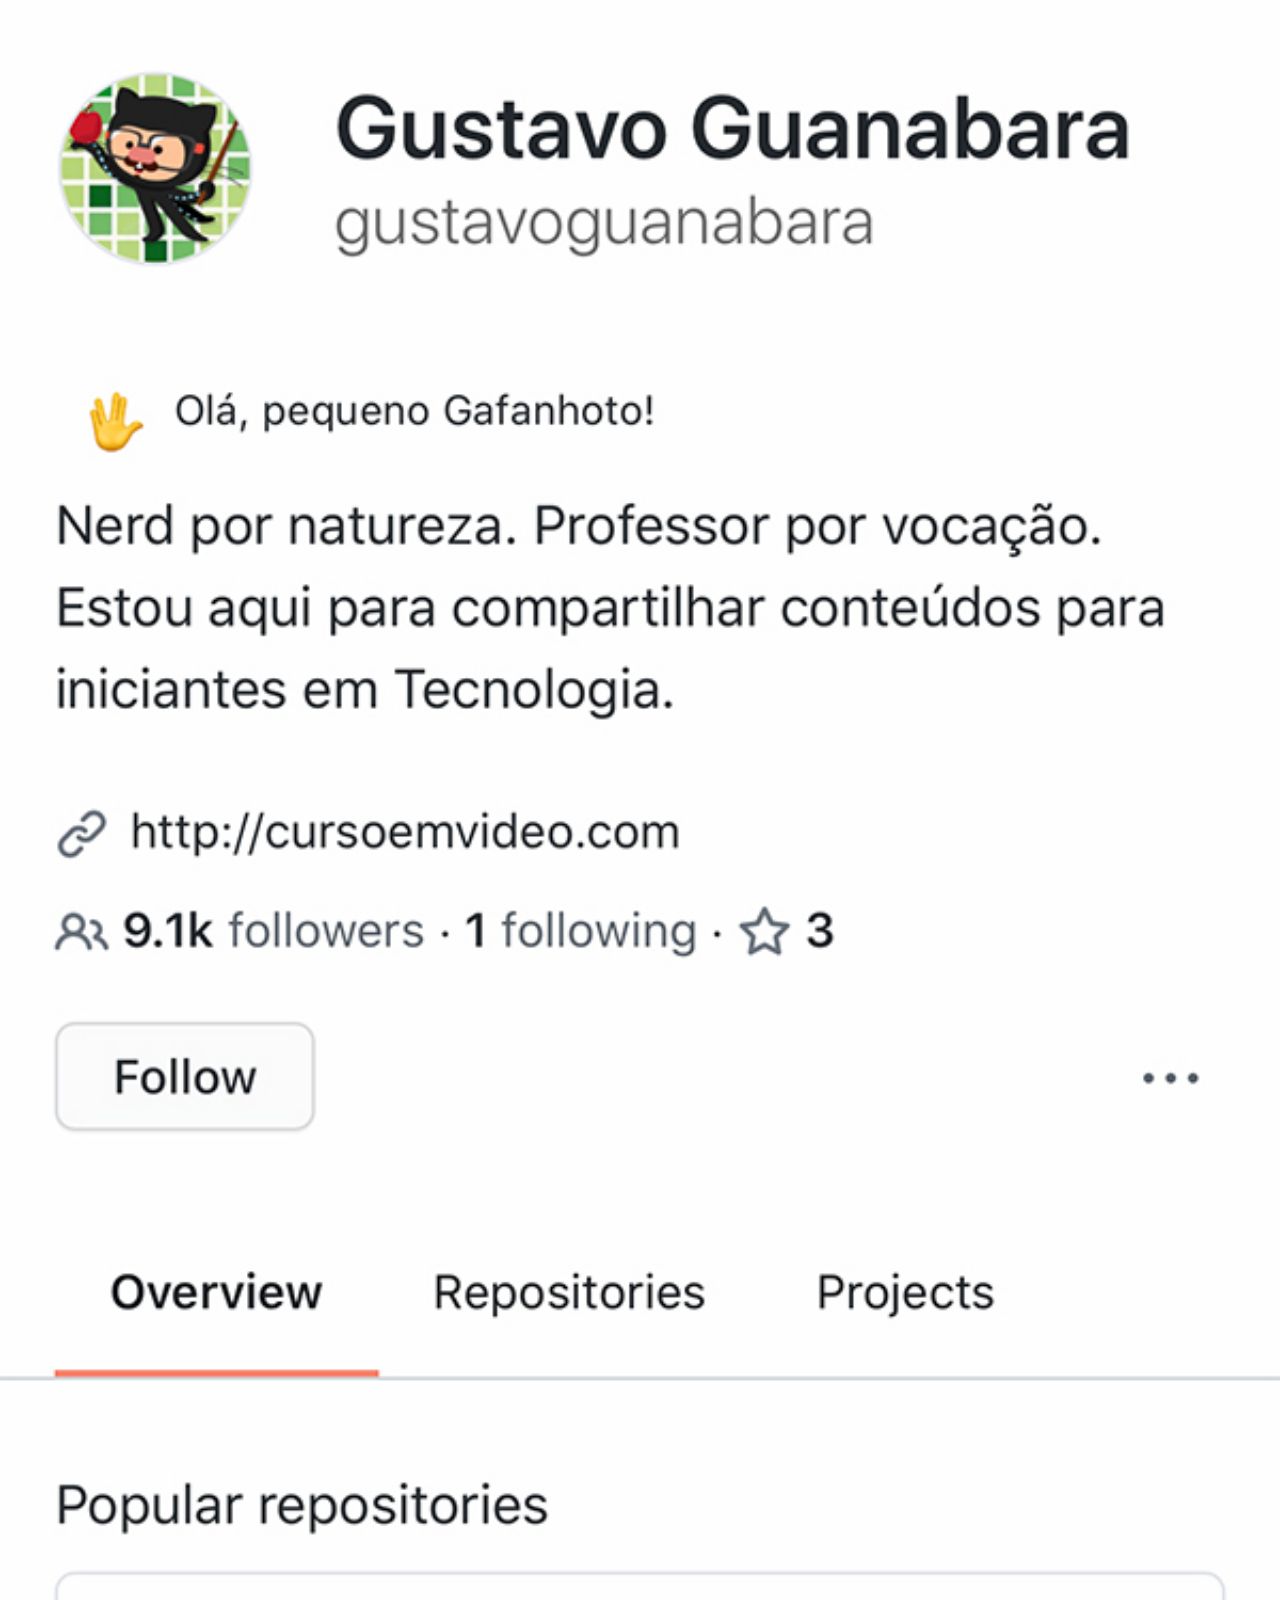
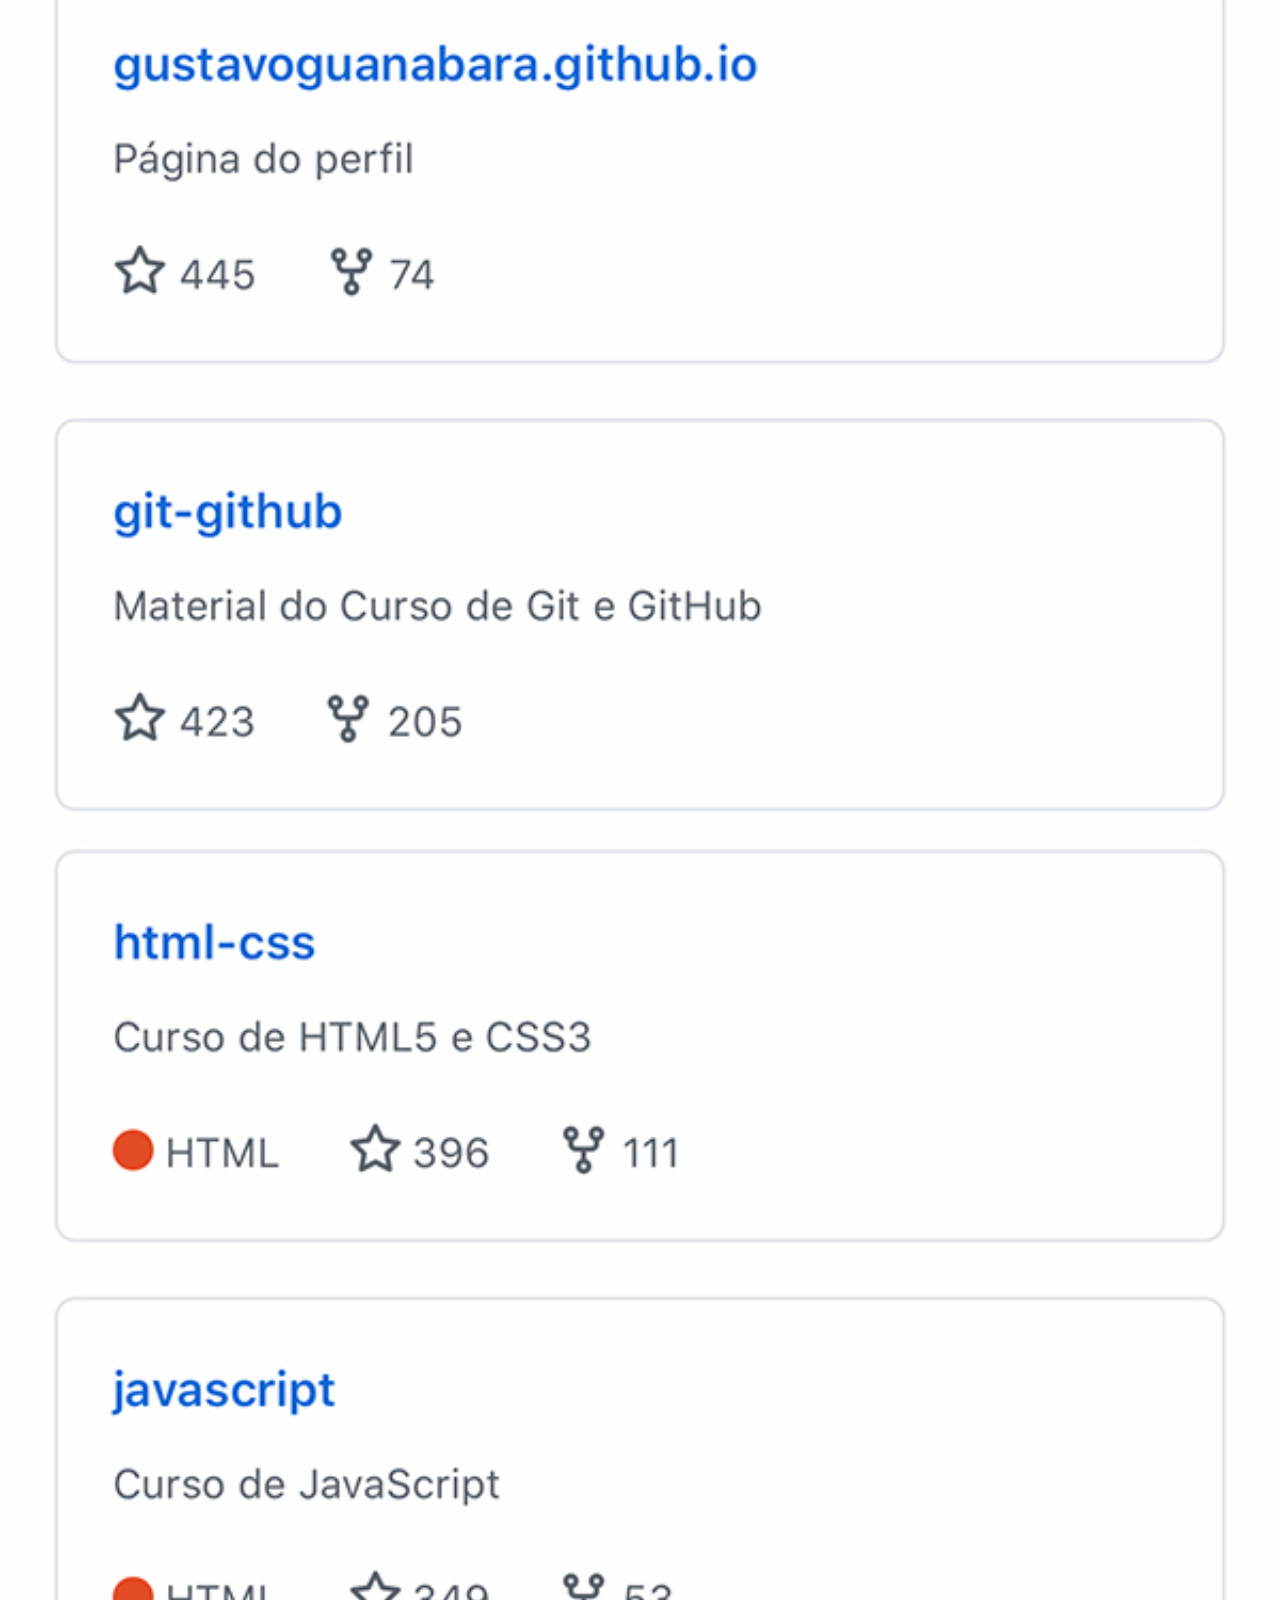
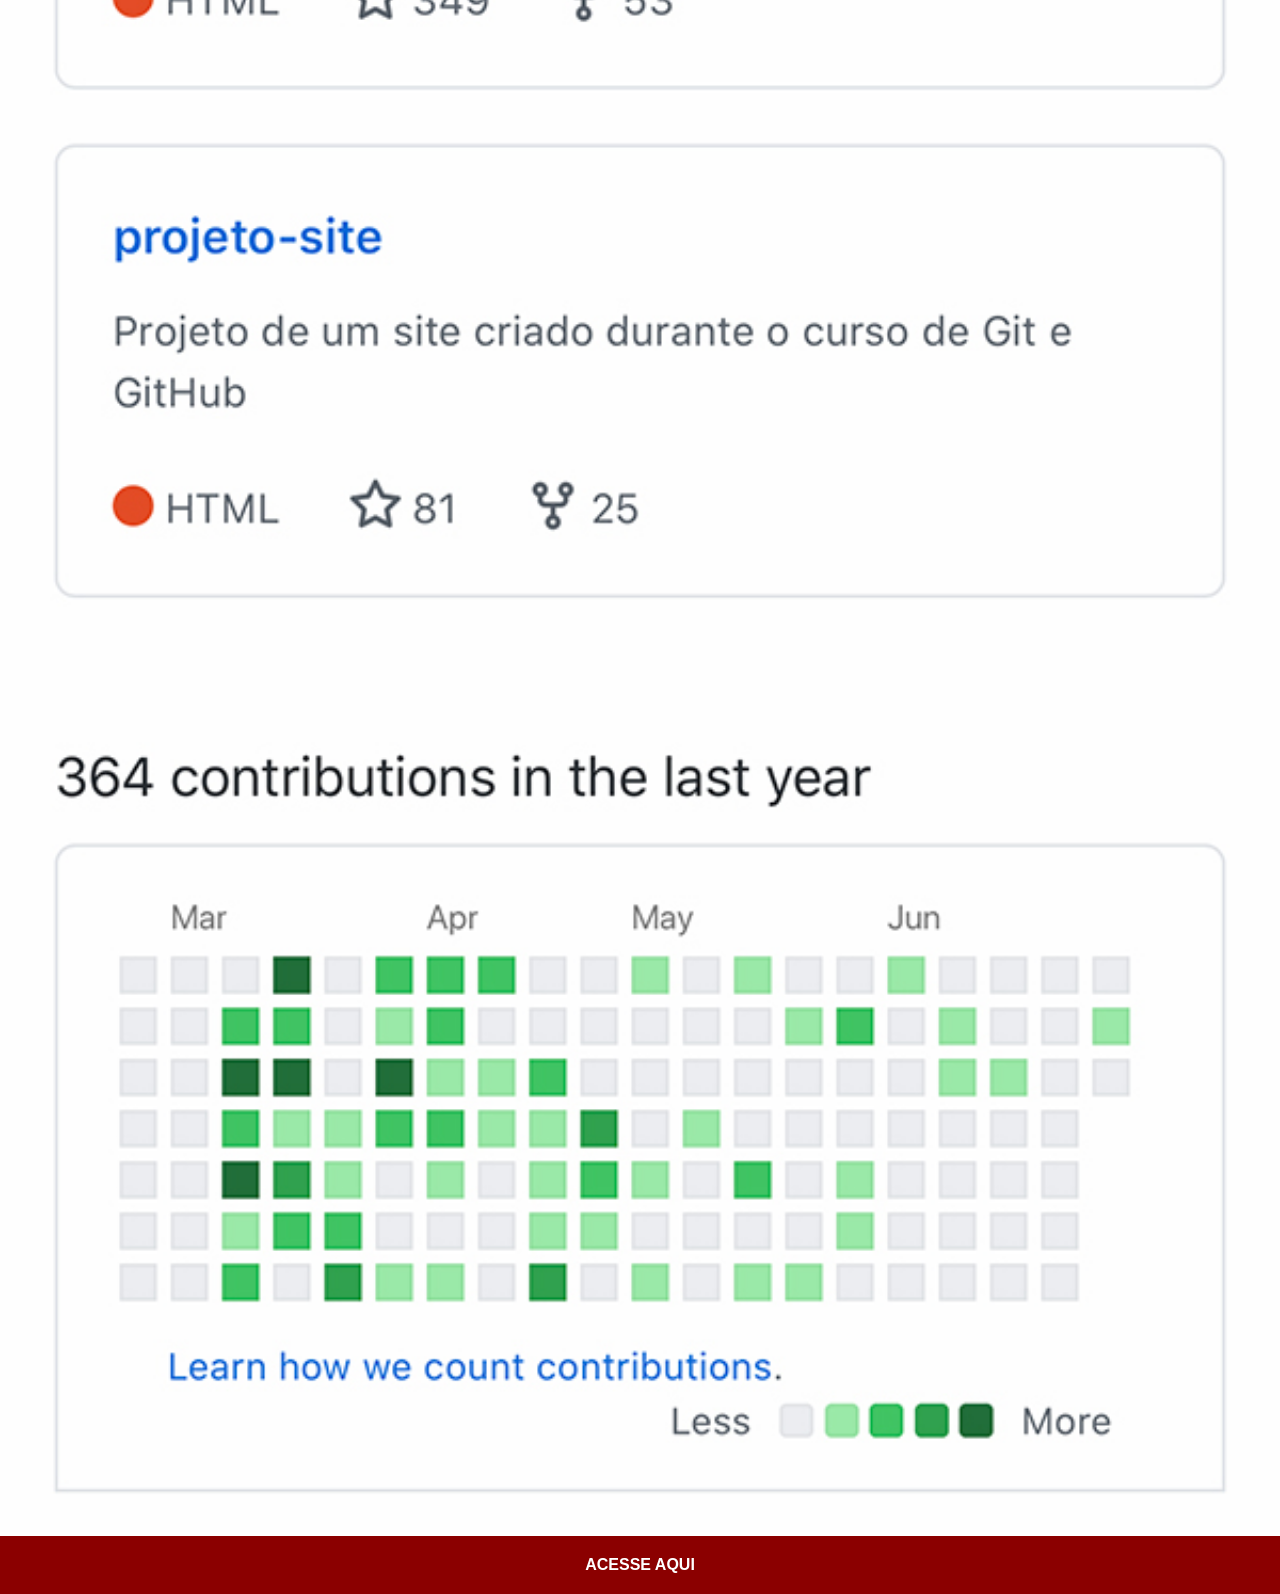
==== github.html @ 4cc10bf7 "atualizando paginas redes" ====
<!DOCTYPE html>
<html lang="pt-br">
<head>
    <meta charset="UTF-8">
    <meta name="viewport" content="width=device-width, initial-scale=1.0">
    <link rel="stylesheet" href="estilos/social.css">
    <title>Github</title>
</head>
<body>
    <img src="imagens/tela-github.jpg" alt="Github">
    <a href="" target="_blank">ACESSE AQUI</a>
</body>
</html>
---- estilos/social.css ----
@charset "UTF-8";

* {
    margin: 0px;
    padding: 0px;
    font-family: Arial, Helvetica, sans-serif;
}

::-webkit-scrollbar {
    width: 0px;
    height: 0px;
}

img {
    width: 100vw;
}

a {
    display: block;
    background-color: darkred;
    color: white;
    padding: 20px;
    text-align: center;
    font-weight: bolder;
    text-decoration: none;
}

a:hover {
    background-color: red;
}
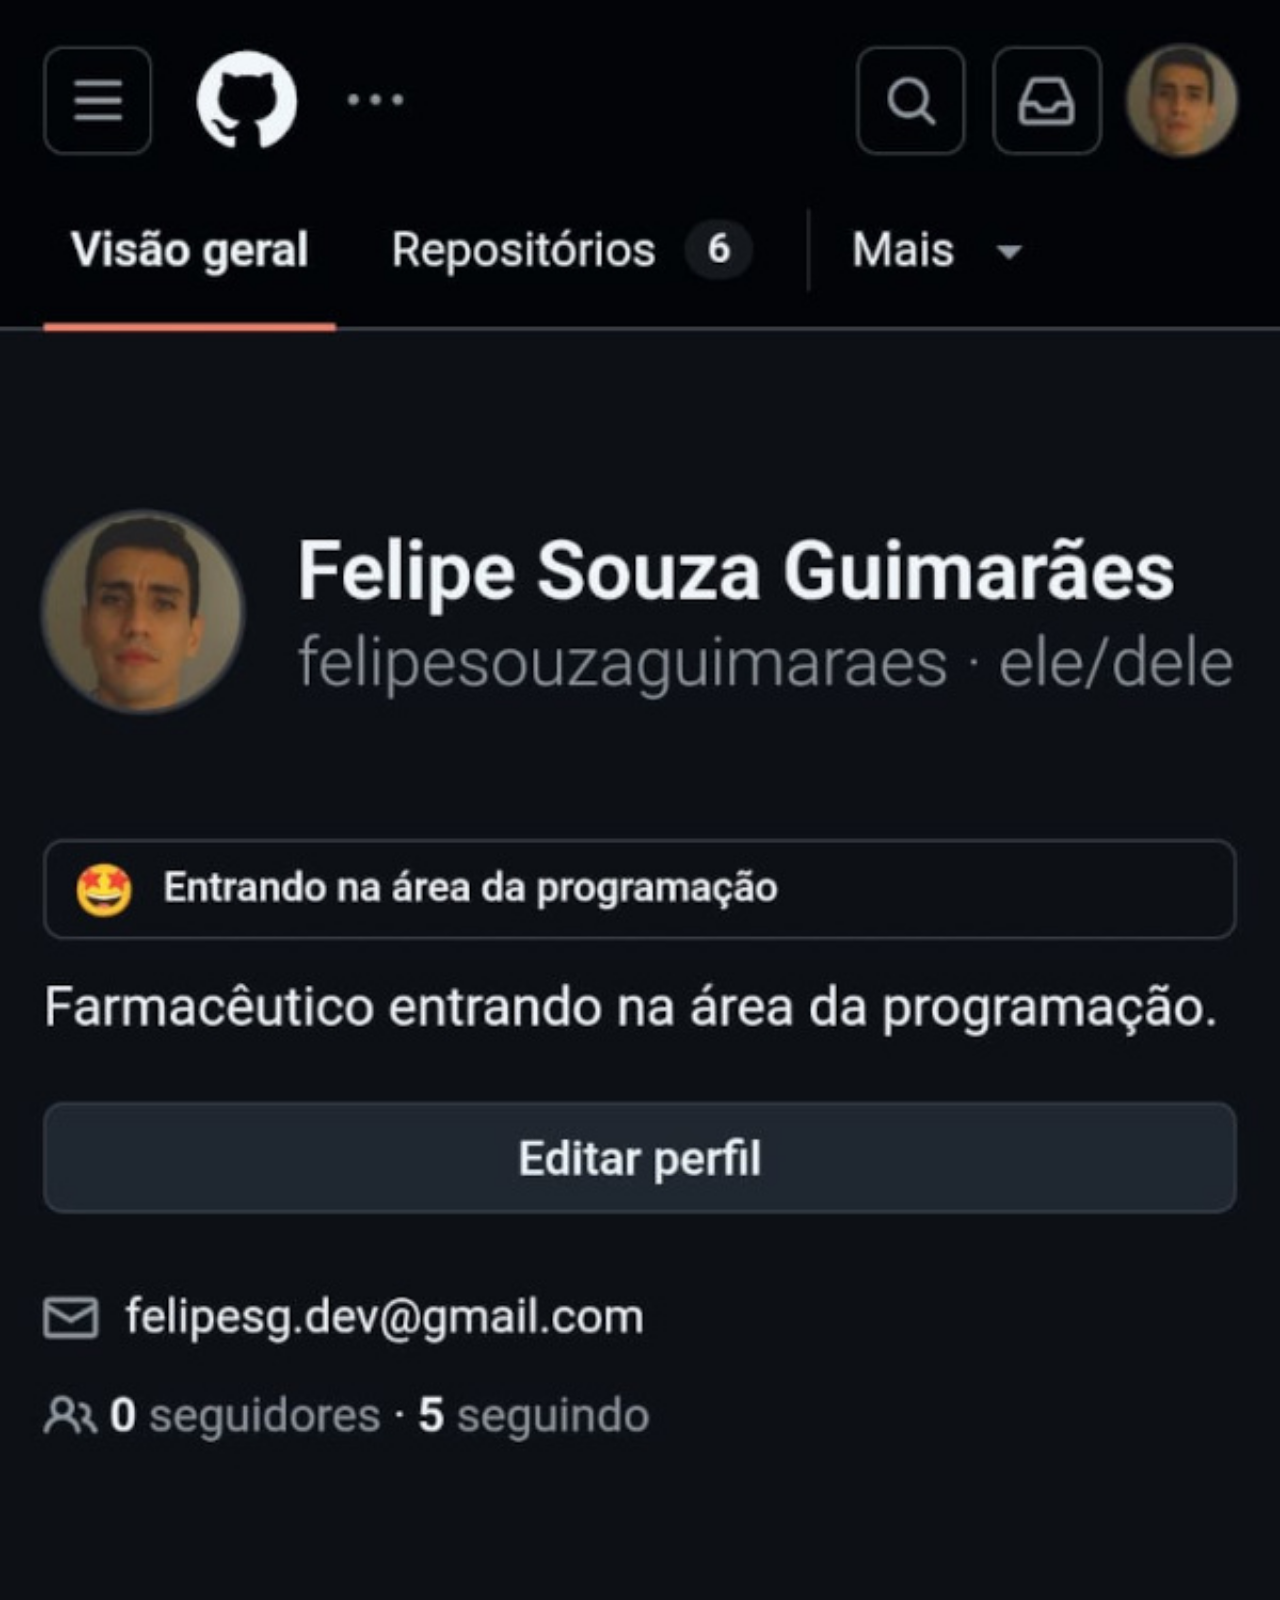
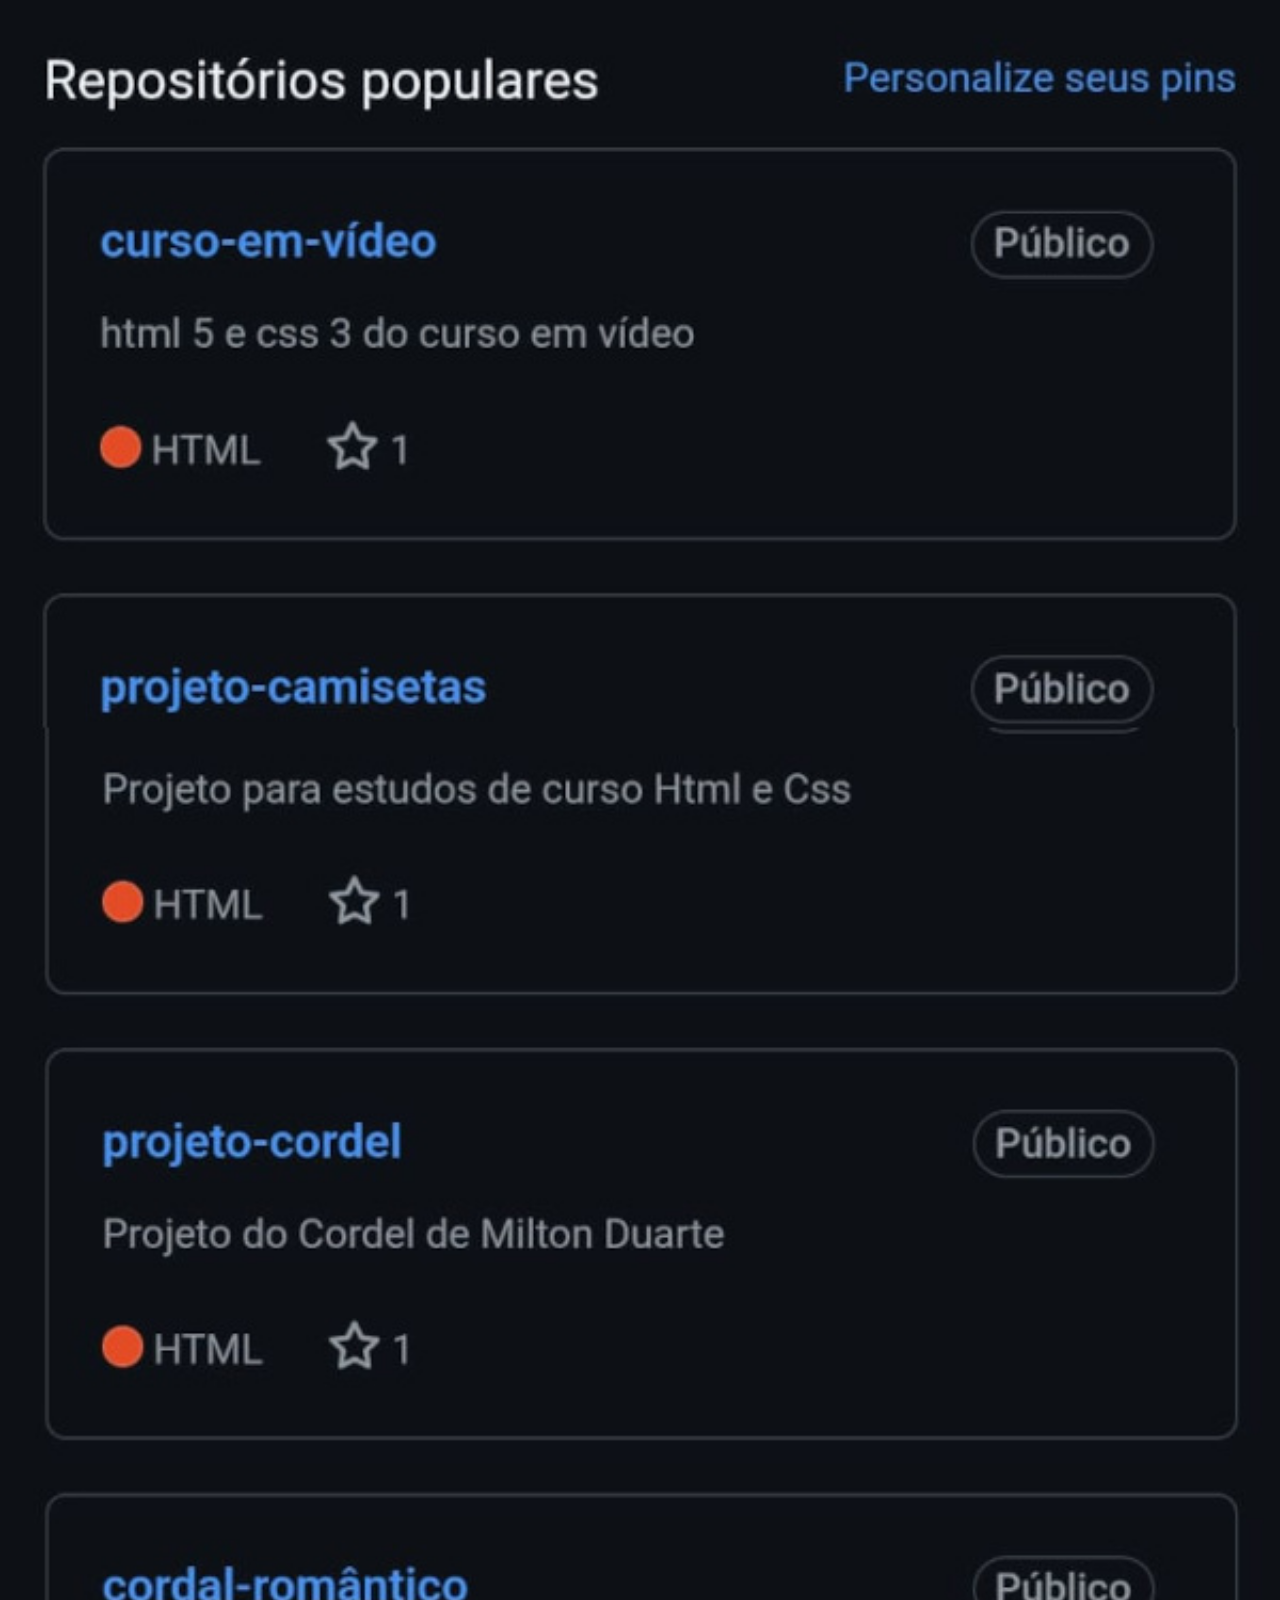
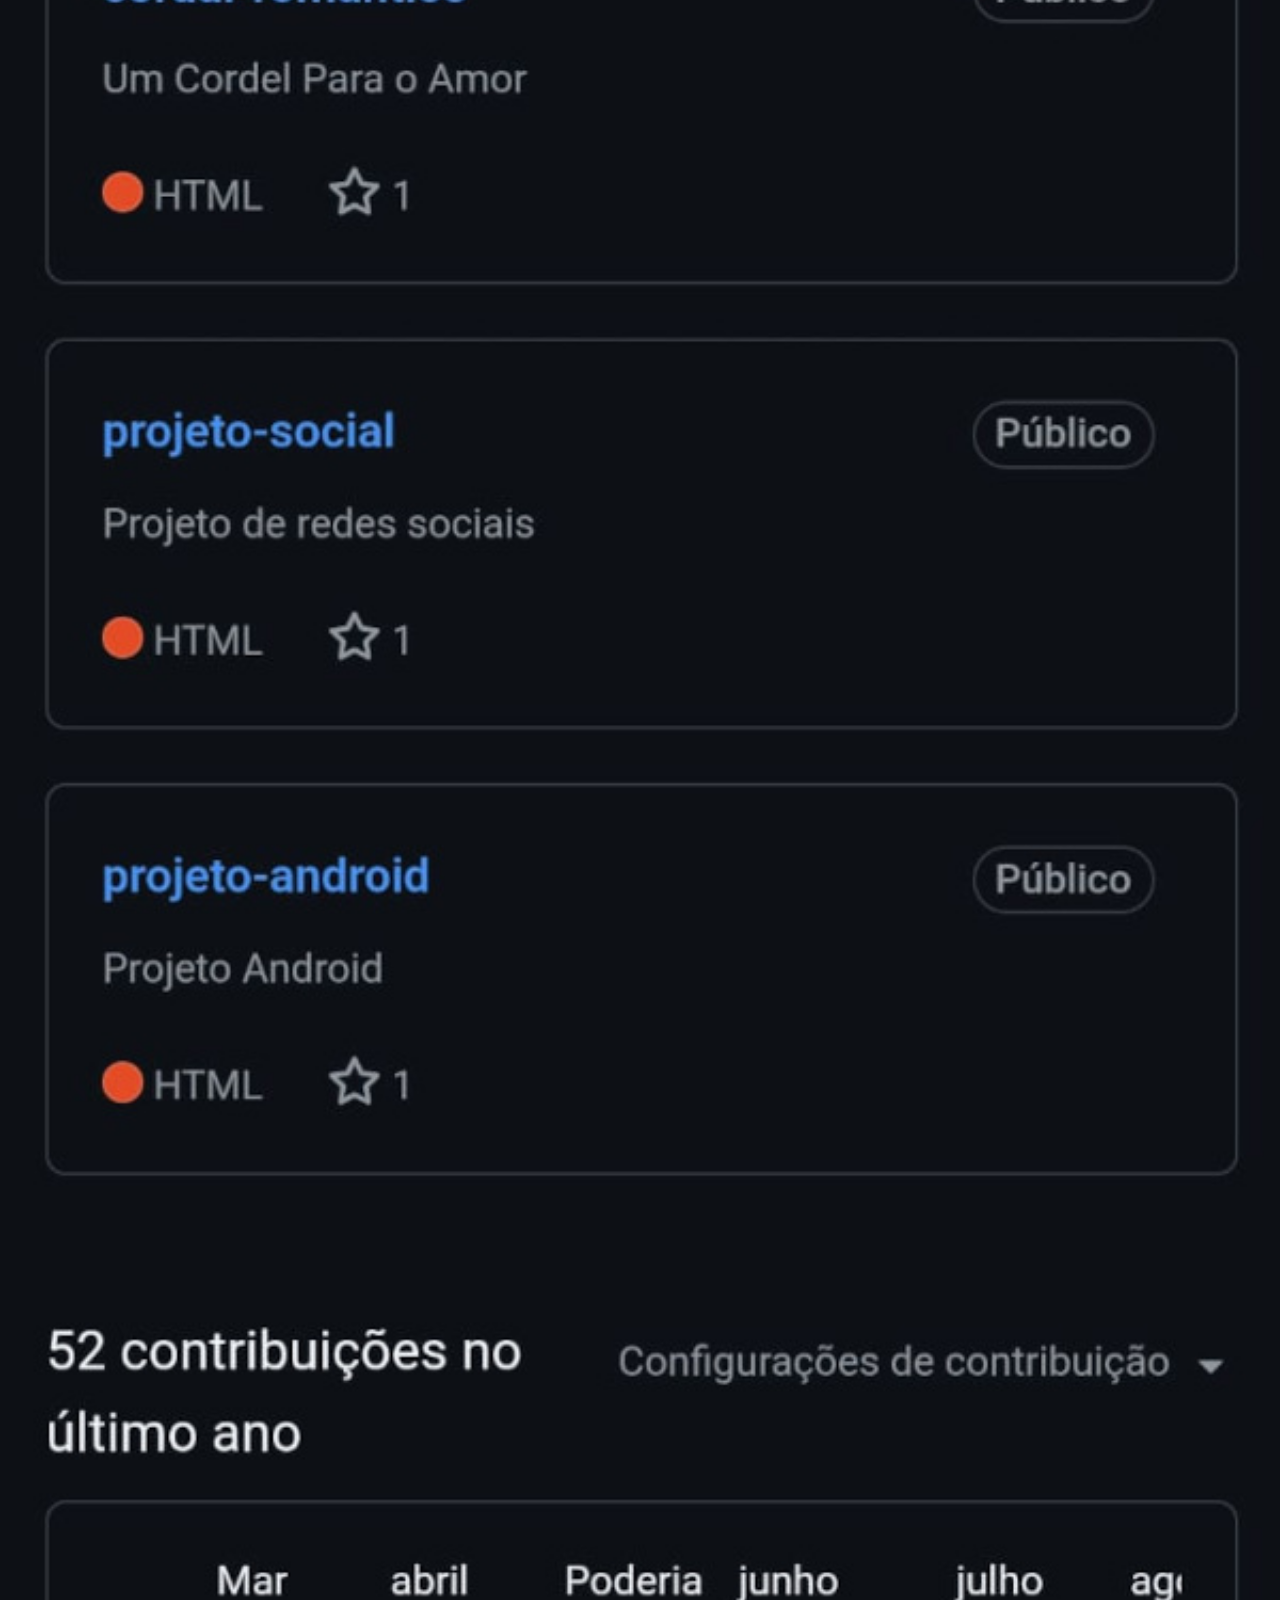
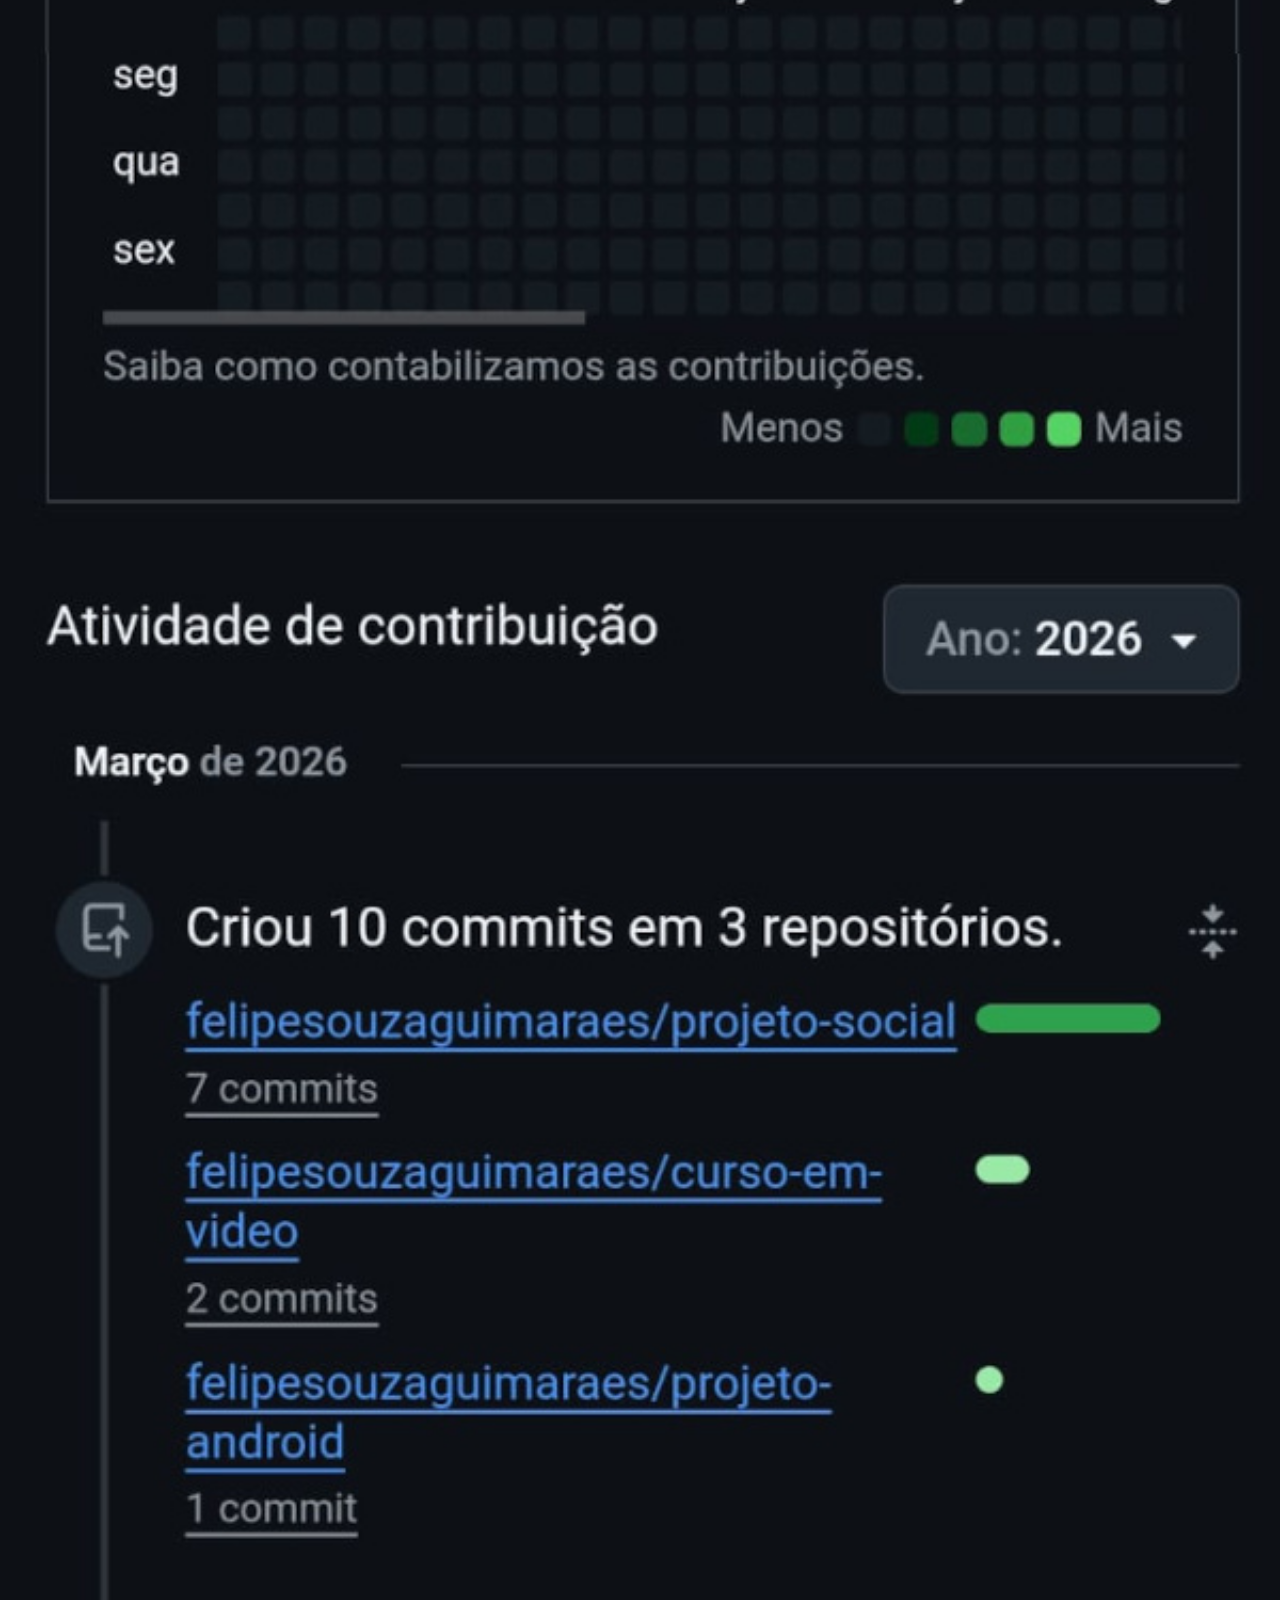
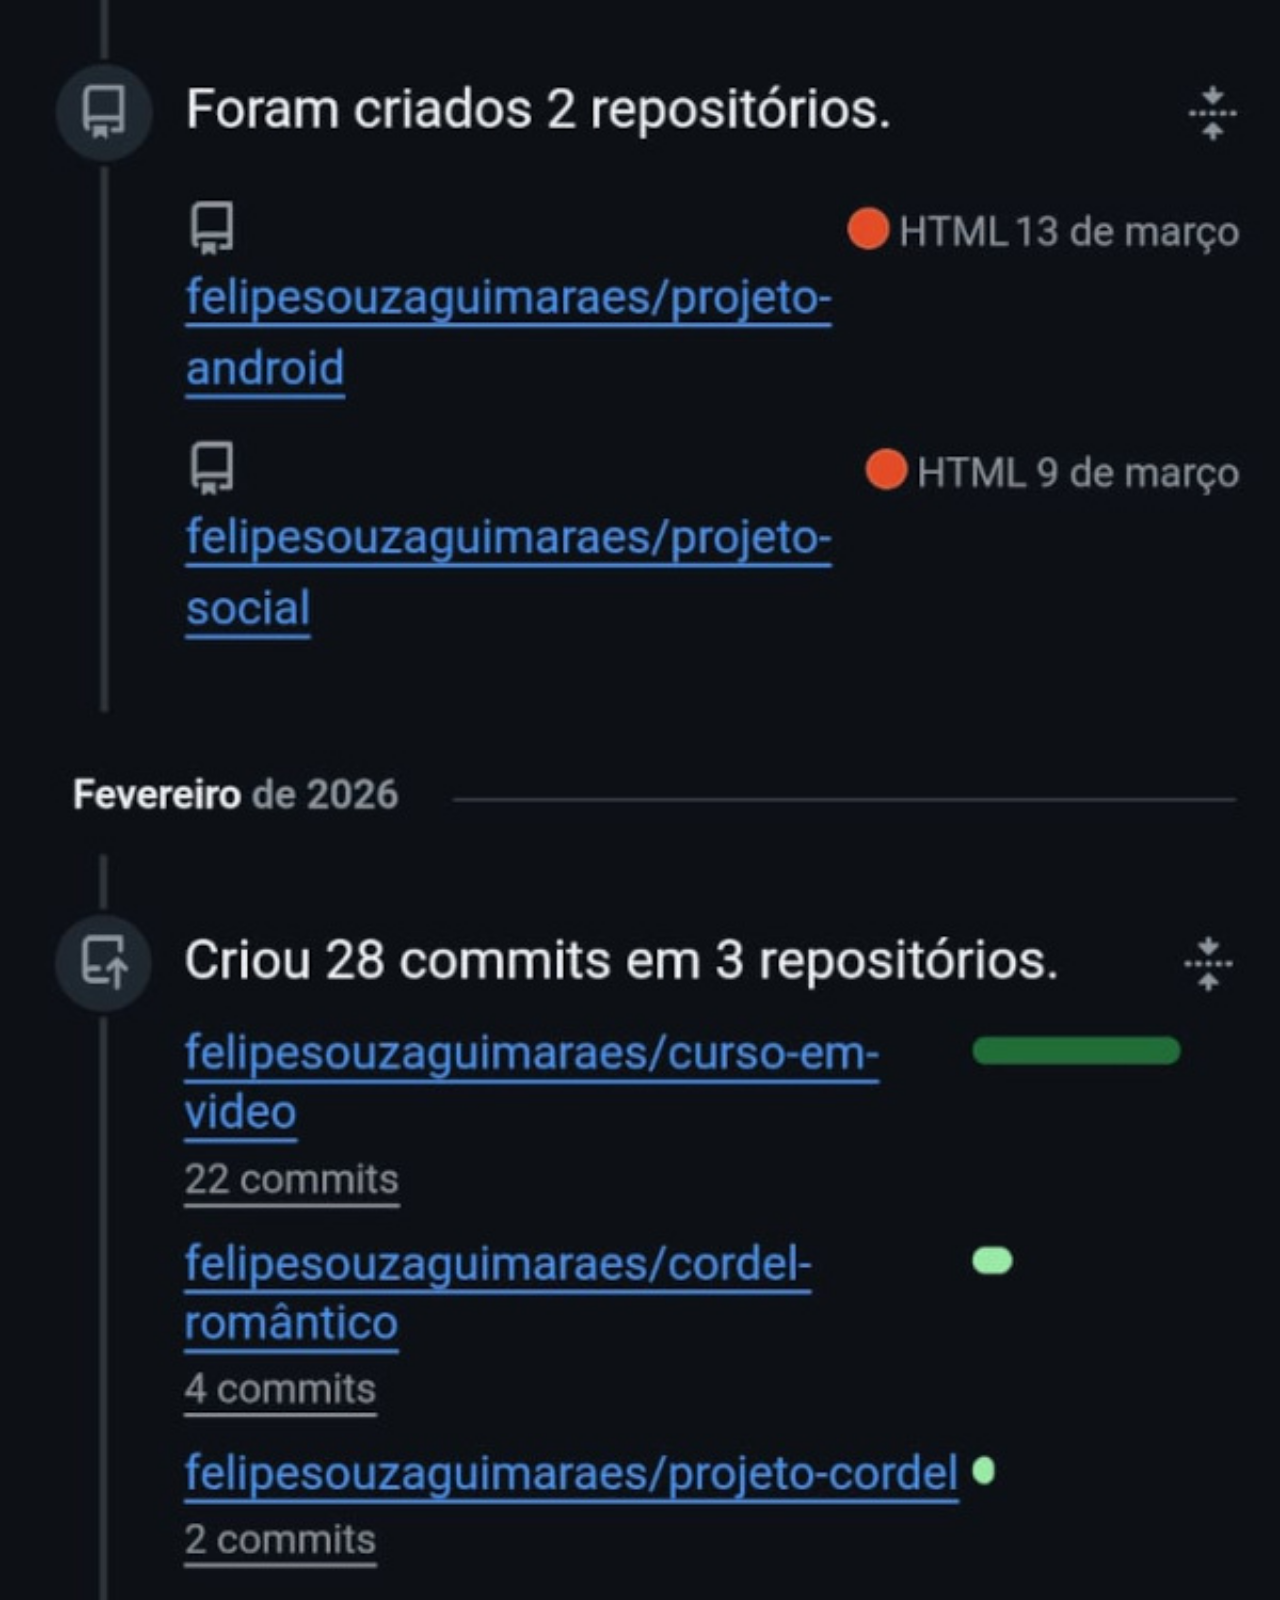
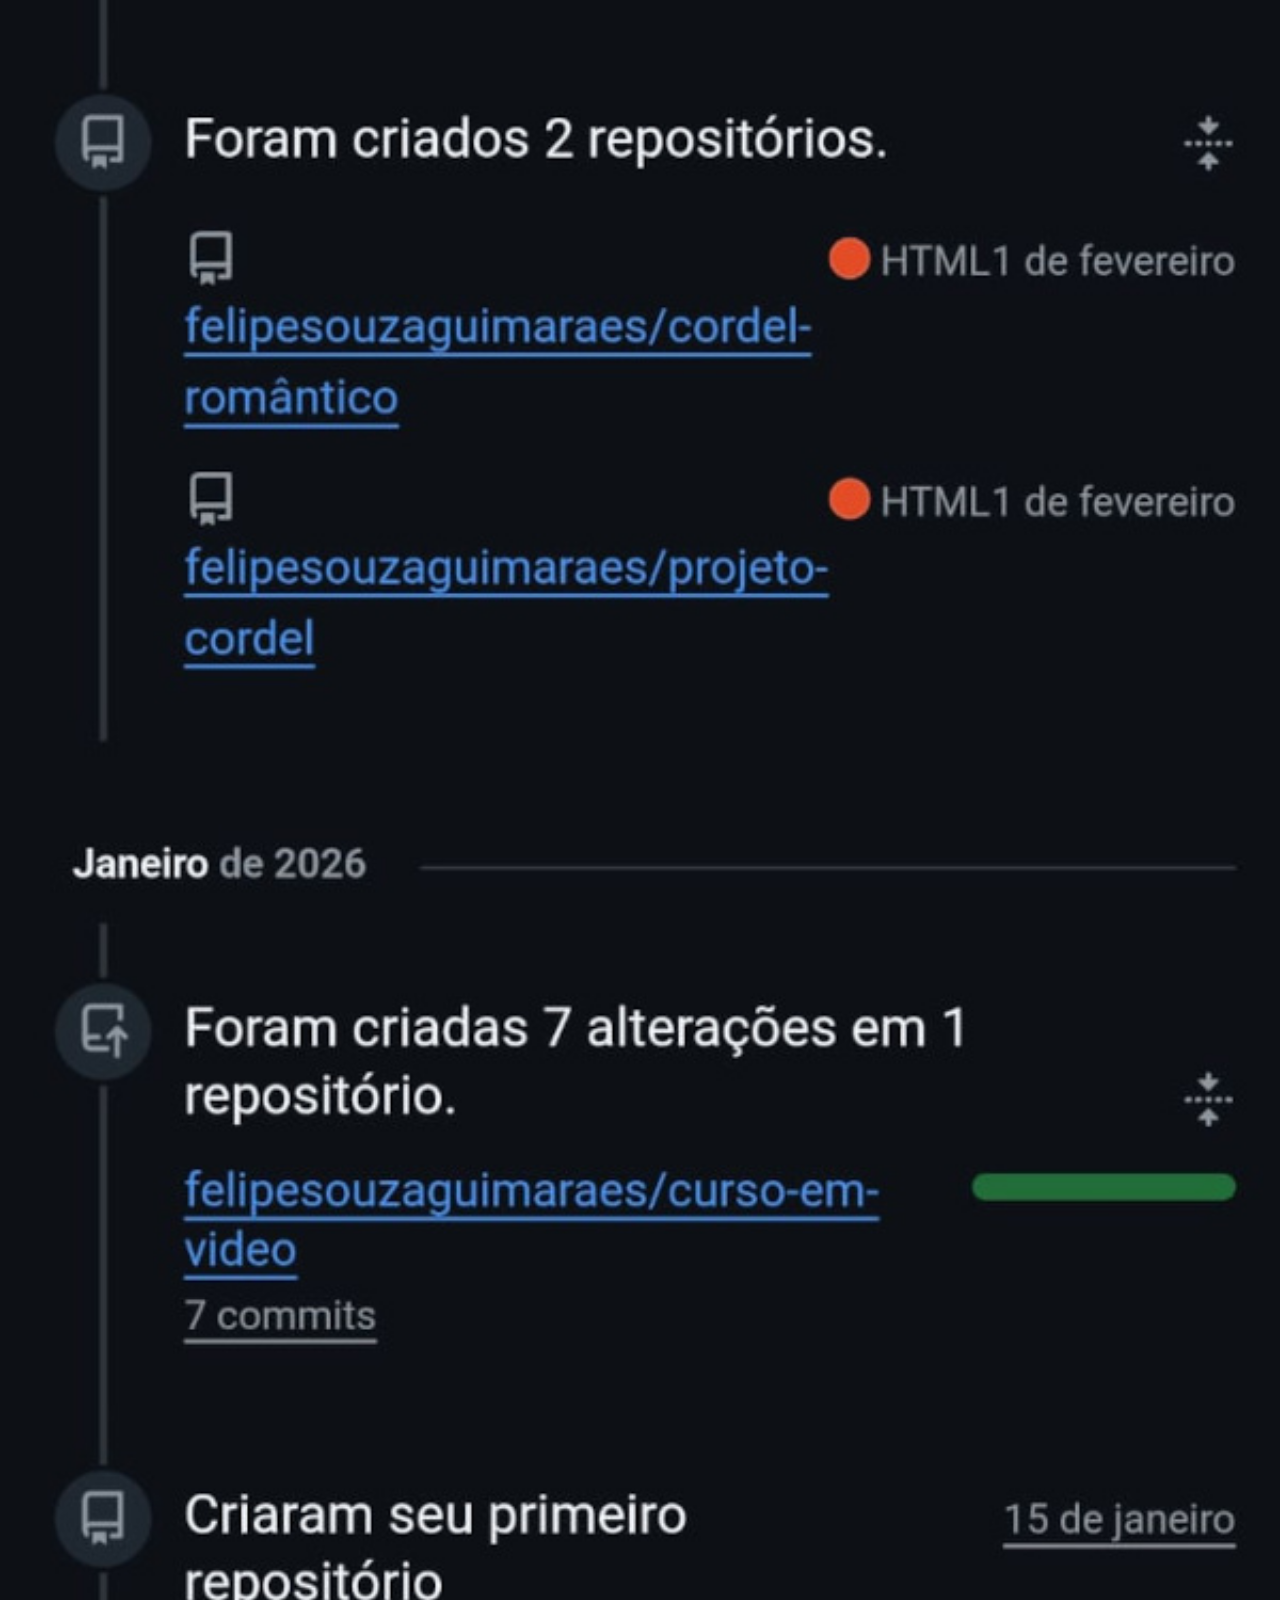
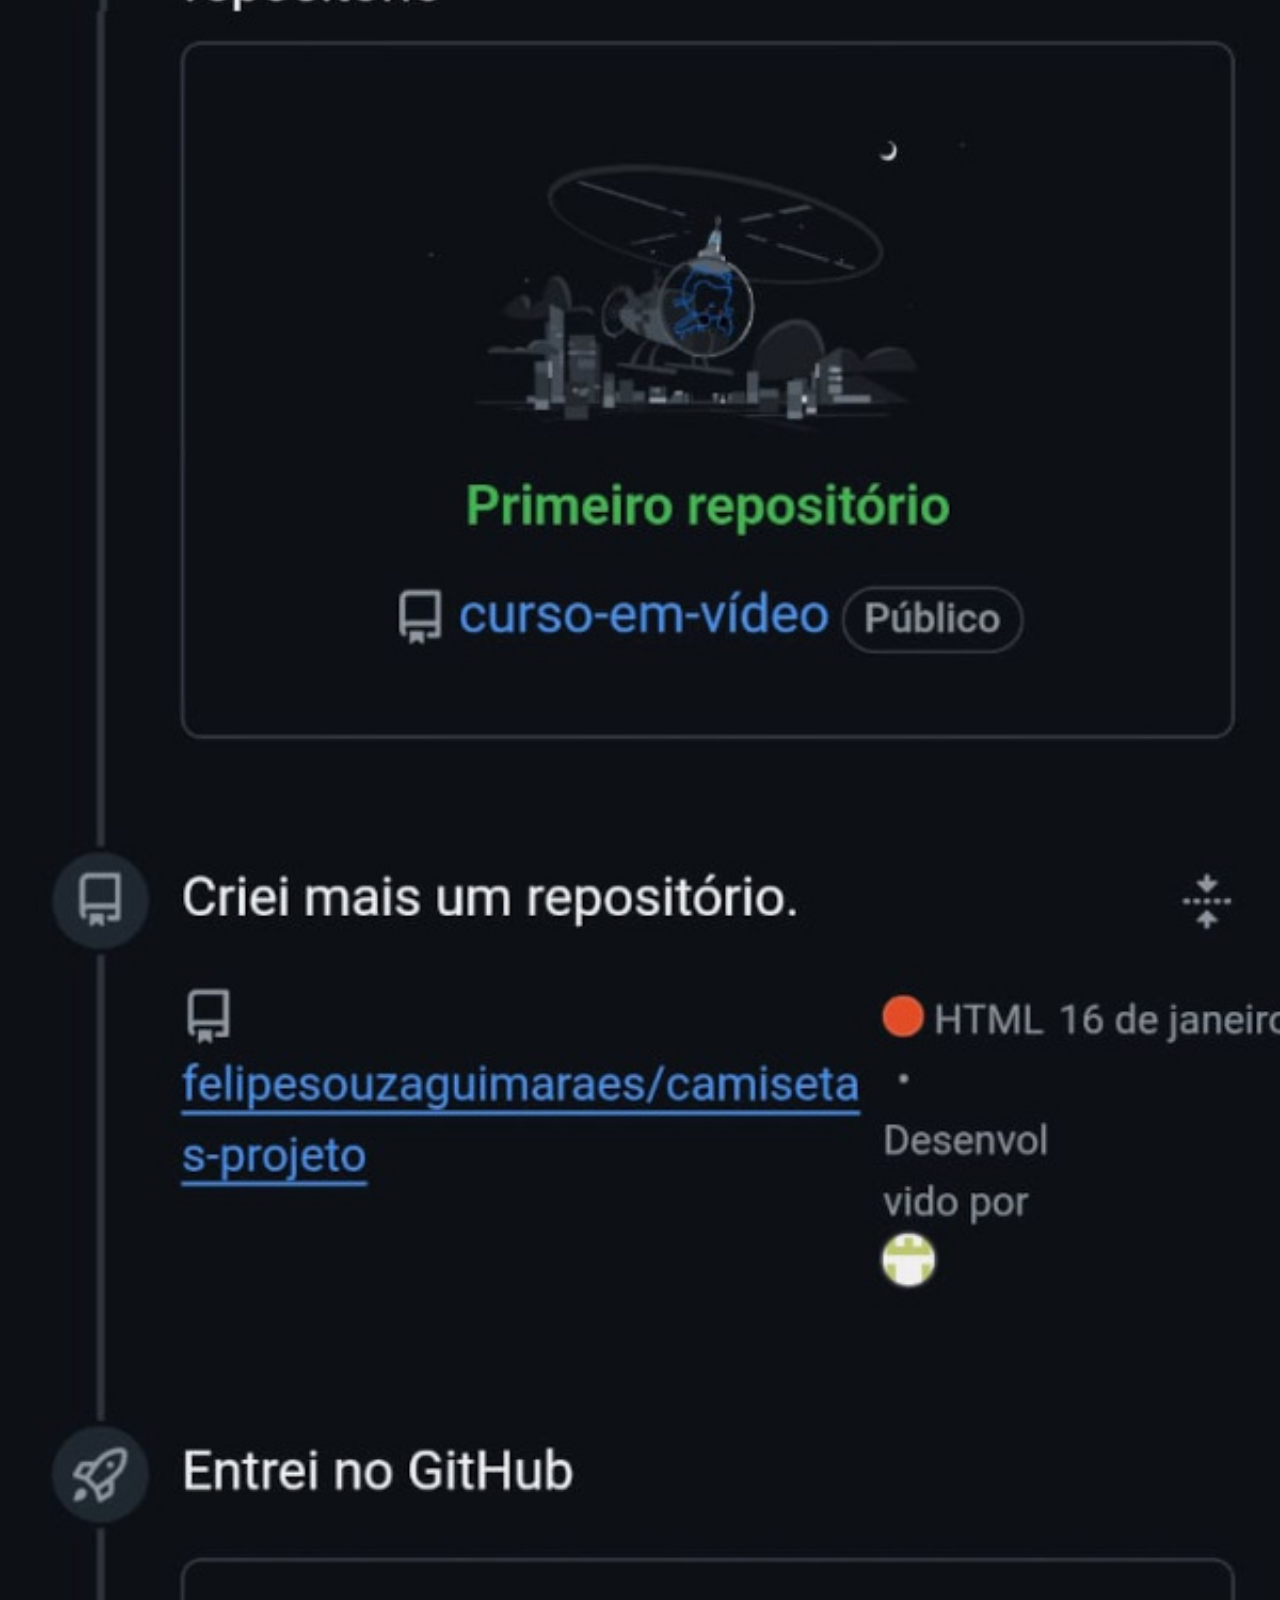
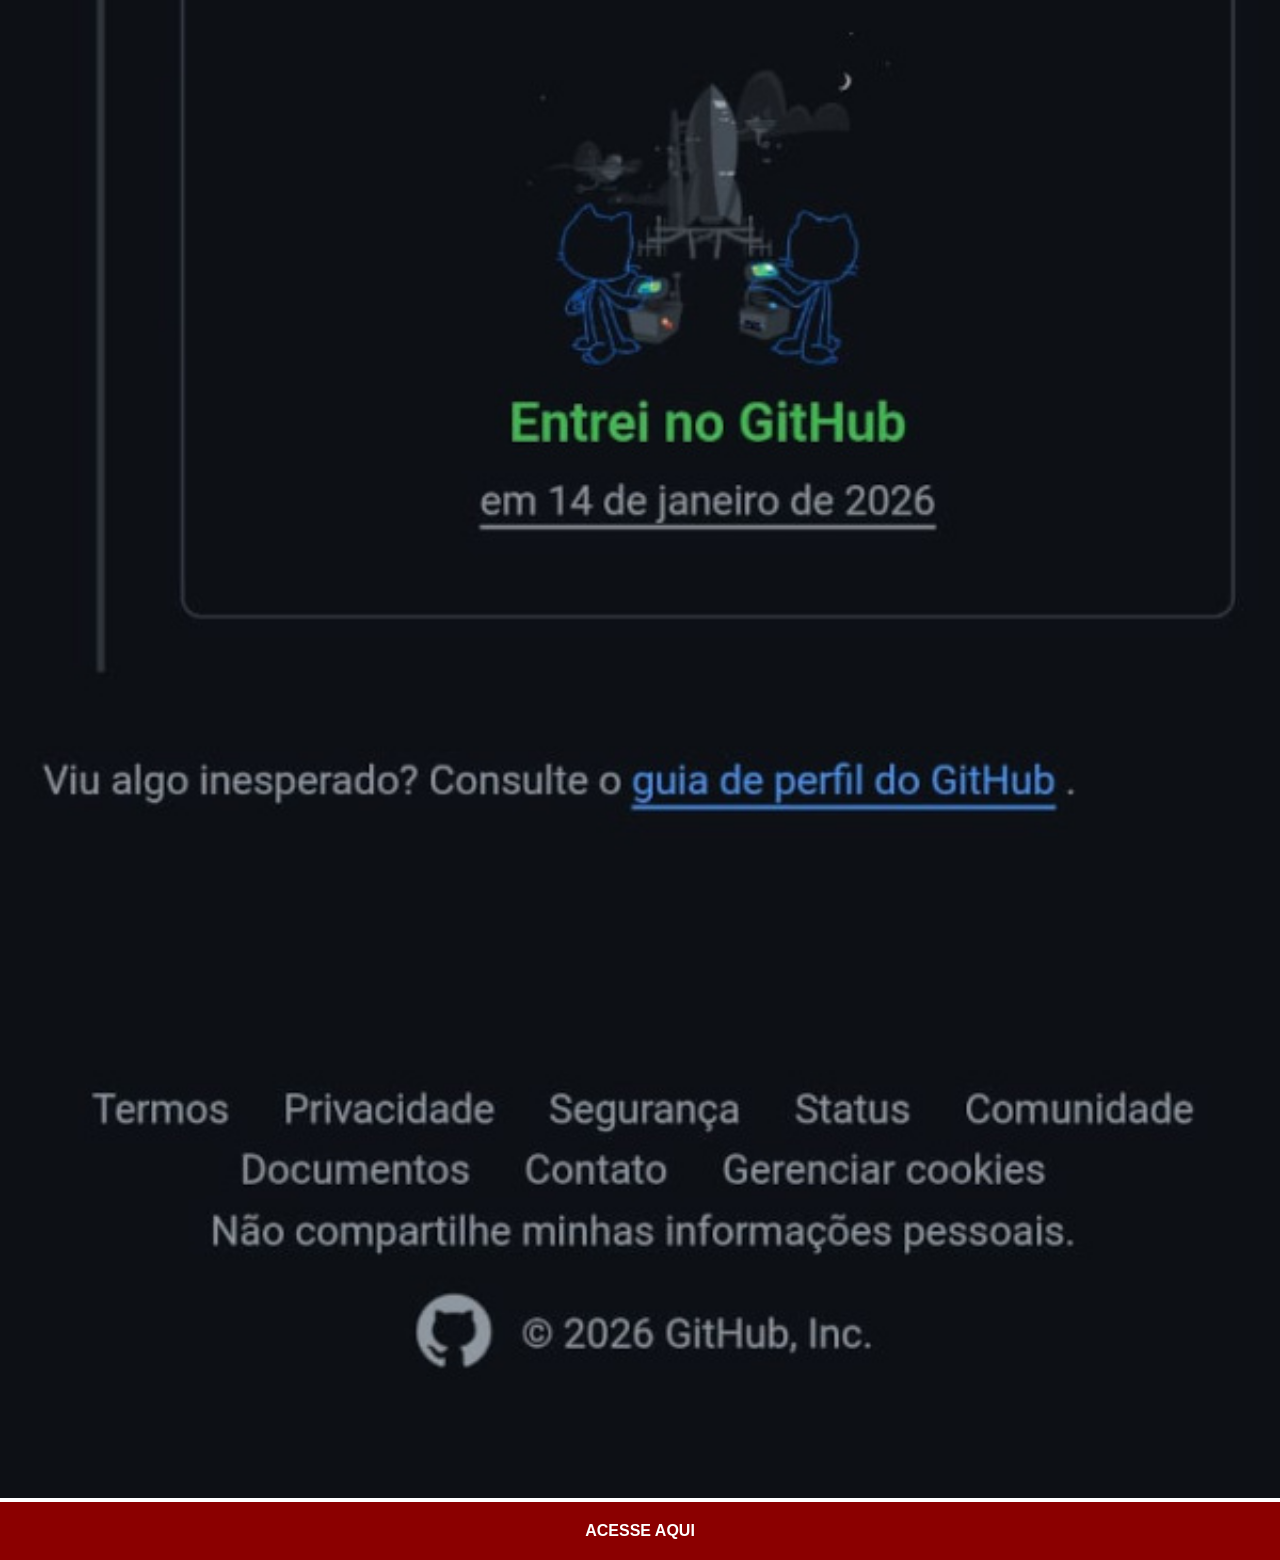
==== commit 7bb6a30b: "atualizacao" ====
--- a/github.html
+++ b/github.html
@@ -7,7 +7,7 @@
     <title>Github</title>
 </head>
 <body>
-    <img src="imagens/tela-github.jpg" alt="Github">
-    <a href="" target="_blank">ACESSE AQUI</a>
+    <img src="imagens/tela-github-felipe.jpg" alt="Github">
+    <a href="https://github.com/felipesouzaguimaraes" target="_blank">ACESSE AQUI</a>
 </body>
 </html>
